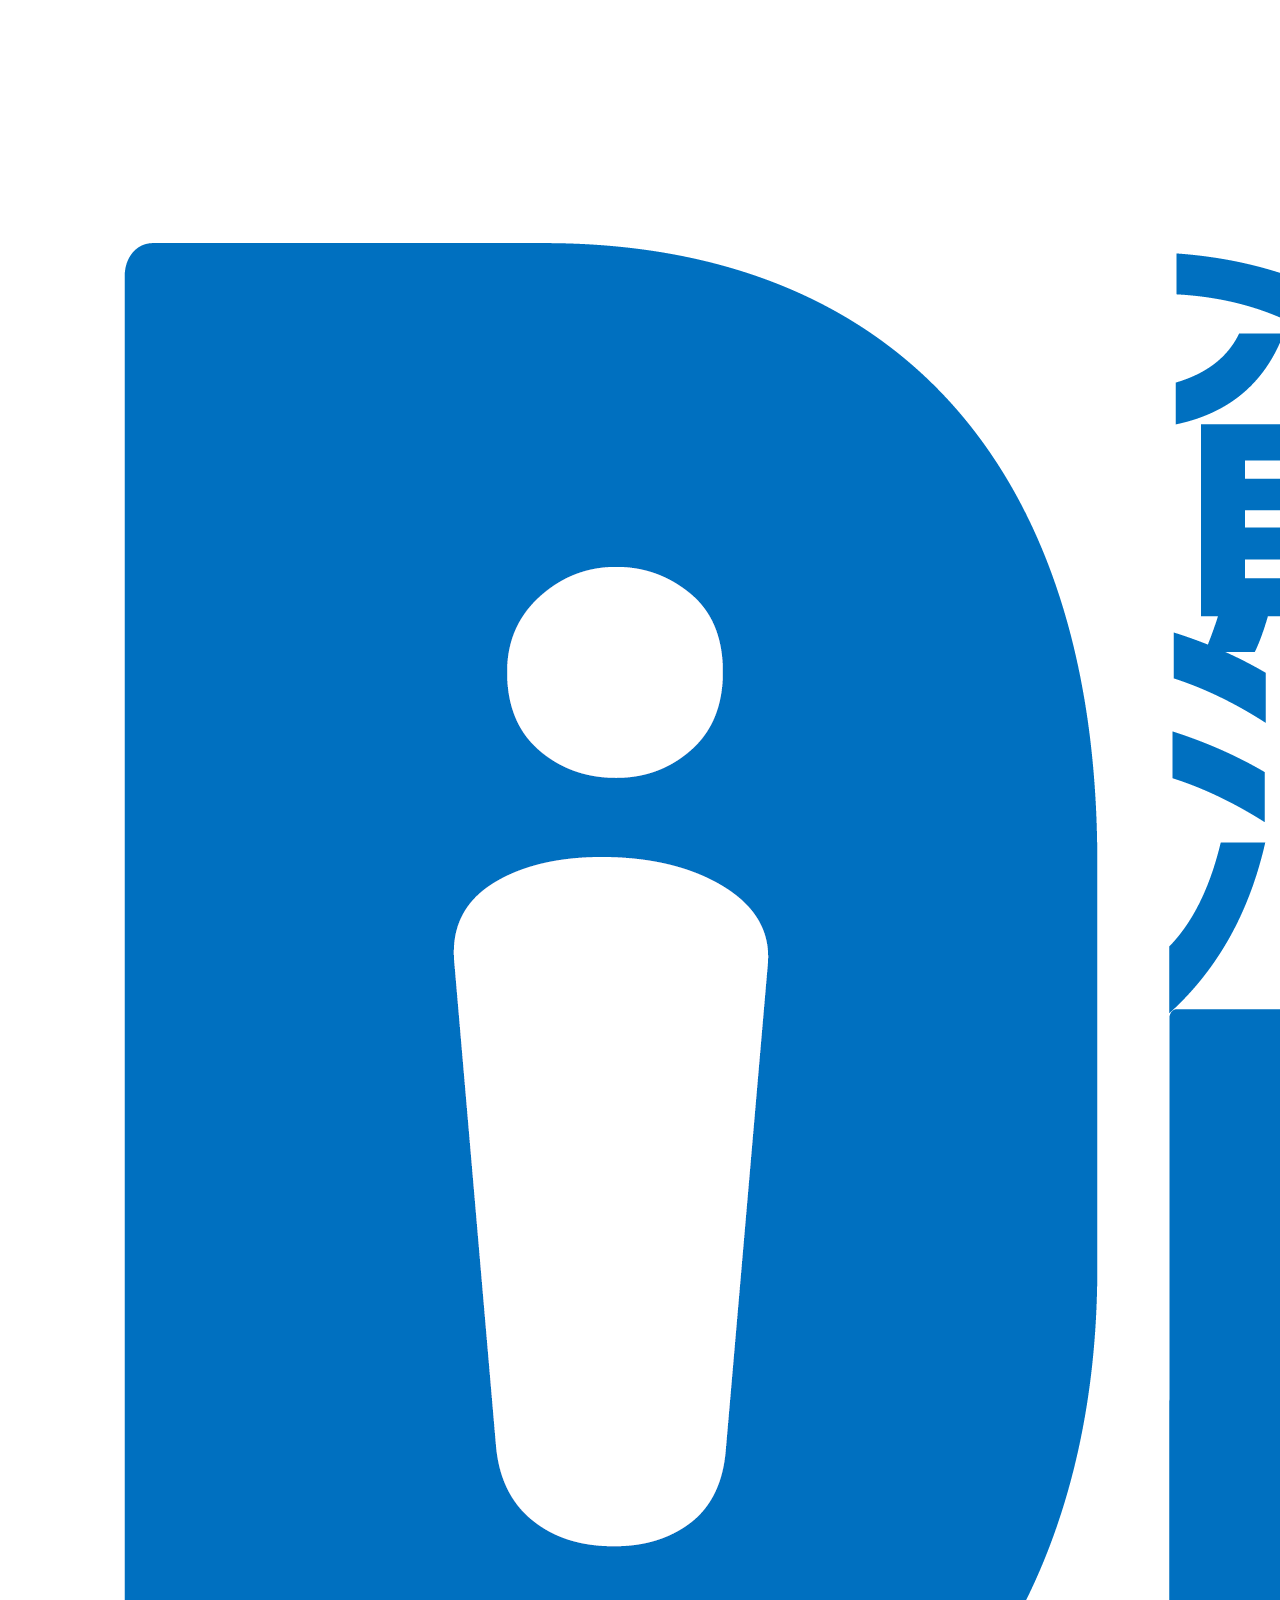
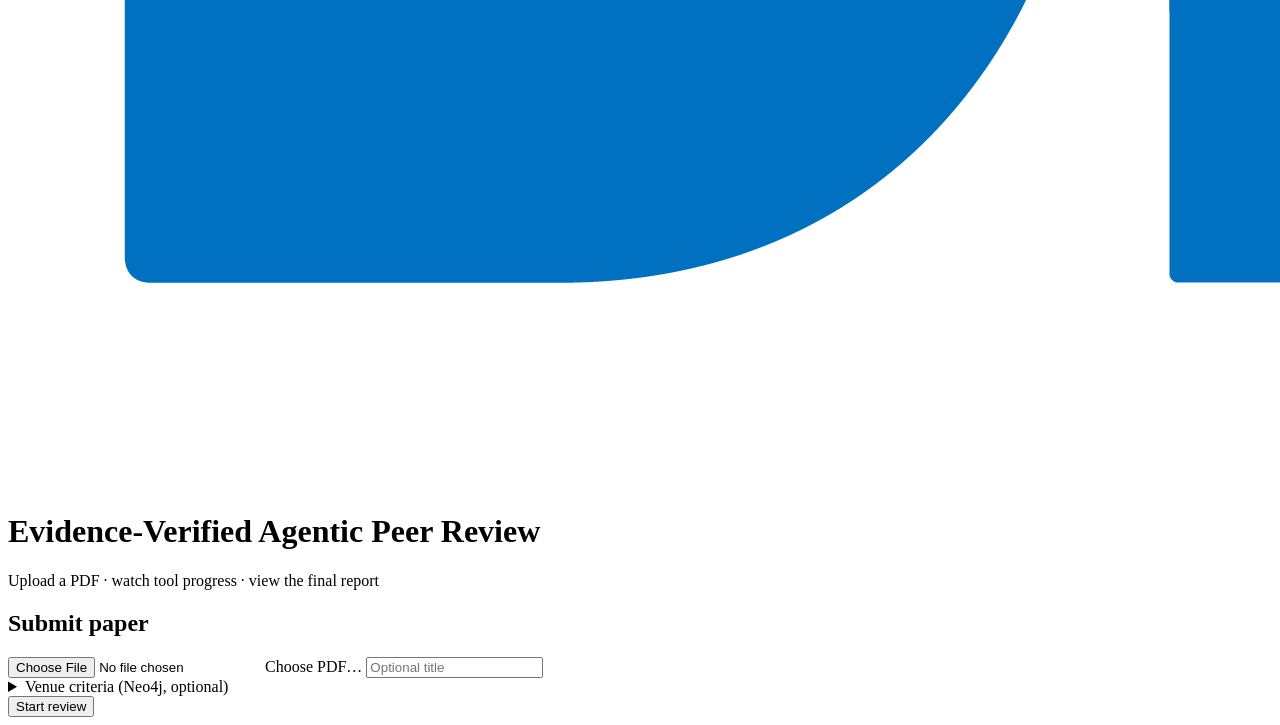
==== web/index.html @ 13751cd8 "Merge pull request #1 from nguyendang16/aiden fix neo4j problem" ====
<!DOCTYPE html>
<html lang="en">
  <head>
    <meta charset="UTF-8" />
    <meta name="viewport" content="width=device-width, initial-scale=1.0" />
    <title>Evidence-Verified Peer Review</title>
    <link rel="icon" href="/favicon.ico" type="image/png" />
    <link rel="stylesheet" href="/styles.css" />
  </head>
  <body>
    <header class="site-header">
      <img src="/logo.png" alt="Logo" class="logo" onerror="this.style.display='none'" />
      <div>
        <h1>Evidence-Verified Agentic Peer Review</h1>
        <p class="subtitle">Upload a PDF · watch tool progress · view the final report</p>
      </div>
    </header>

    <main class="layout">
      <section class="panel upload-panel">
        <h2>Submit paper</h2>
        <form id="upload-form">
          <label class="file-label">
            <input type="file" id="pdf-file" accept="application/pdf,.pdf" required />
            <span id="file-name">Choose PDF…</span>
          </label>
          <input type="text" id="title-input" placeholder="Optional title" />
          <details class="kg-options">
            <summary>Venue criteria (Neo4j, optional)</summary>
            <input type="text" id="review-venue" placeholder="Conference venue e.g. ICLR, NeurIPS" />
            <input type="text" id="review-journal" placeholder="Journal e.g. TWELF2026" />
            <input type="text" id="review-domain" placeholder="Domain e.g. Machine Learning" />
            <input type="text" id="review-article-type" placeholder="Article type e.g. full_paper" />
          </details>
          <button type="submit" id="submit-btn">Start review</button>
        </form>
        <p id="submit-error" class="error" hidden></p>
      </section>

      <section class="panel progress-panel" id="progress-panel" hidden>
        <h2>Progress</h2>
        <div class="status-row">
          <span class="status-badge" id="status-badge">queued</span>
          <span id="status-message"></span>
        </div>
        <div class="metrics">
          <span>Annotations: <strong id="annotation-count">0</strong></span>
          <span>Tool calls: <strong id="tool-calls">0</strong></span>
        </div>
        <ol id="tool-timeline" class="timeline"></ol>
      </section>

      <section class="panel result-panel" id="result-panel" hidden>
        <h2>Final report</h2>
        <div class="result-actions">
          <button type="button" id="tab-md" class="tab active">Markdown</button>
          <button type="button" id="tab-pdf" class="tab">PDF</button>
          <a id="download-pdf" class="link-btn" href="#" download hidden>Download PDF</a>
        </div>
        <article id="report-markdown" class="report-md"></article>
        <iframe id="report-pdf" class="report-pdf" hidden title="Final report PDF"></iframe>
        <p id="result-error" class="error" hidden></p>
      </section>
    </main>

    <script src="/app.js"></script>
  </body>
</html>
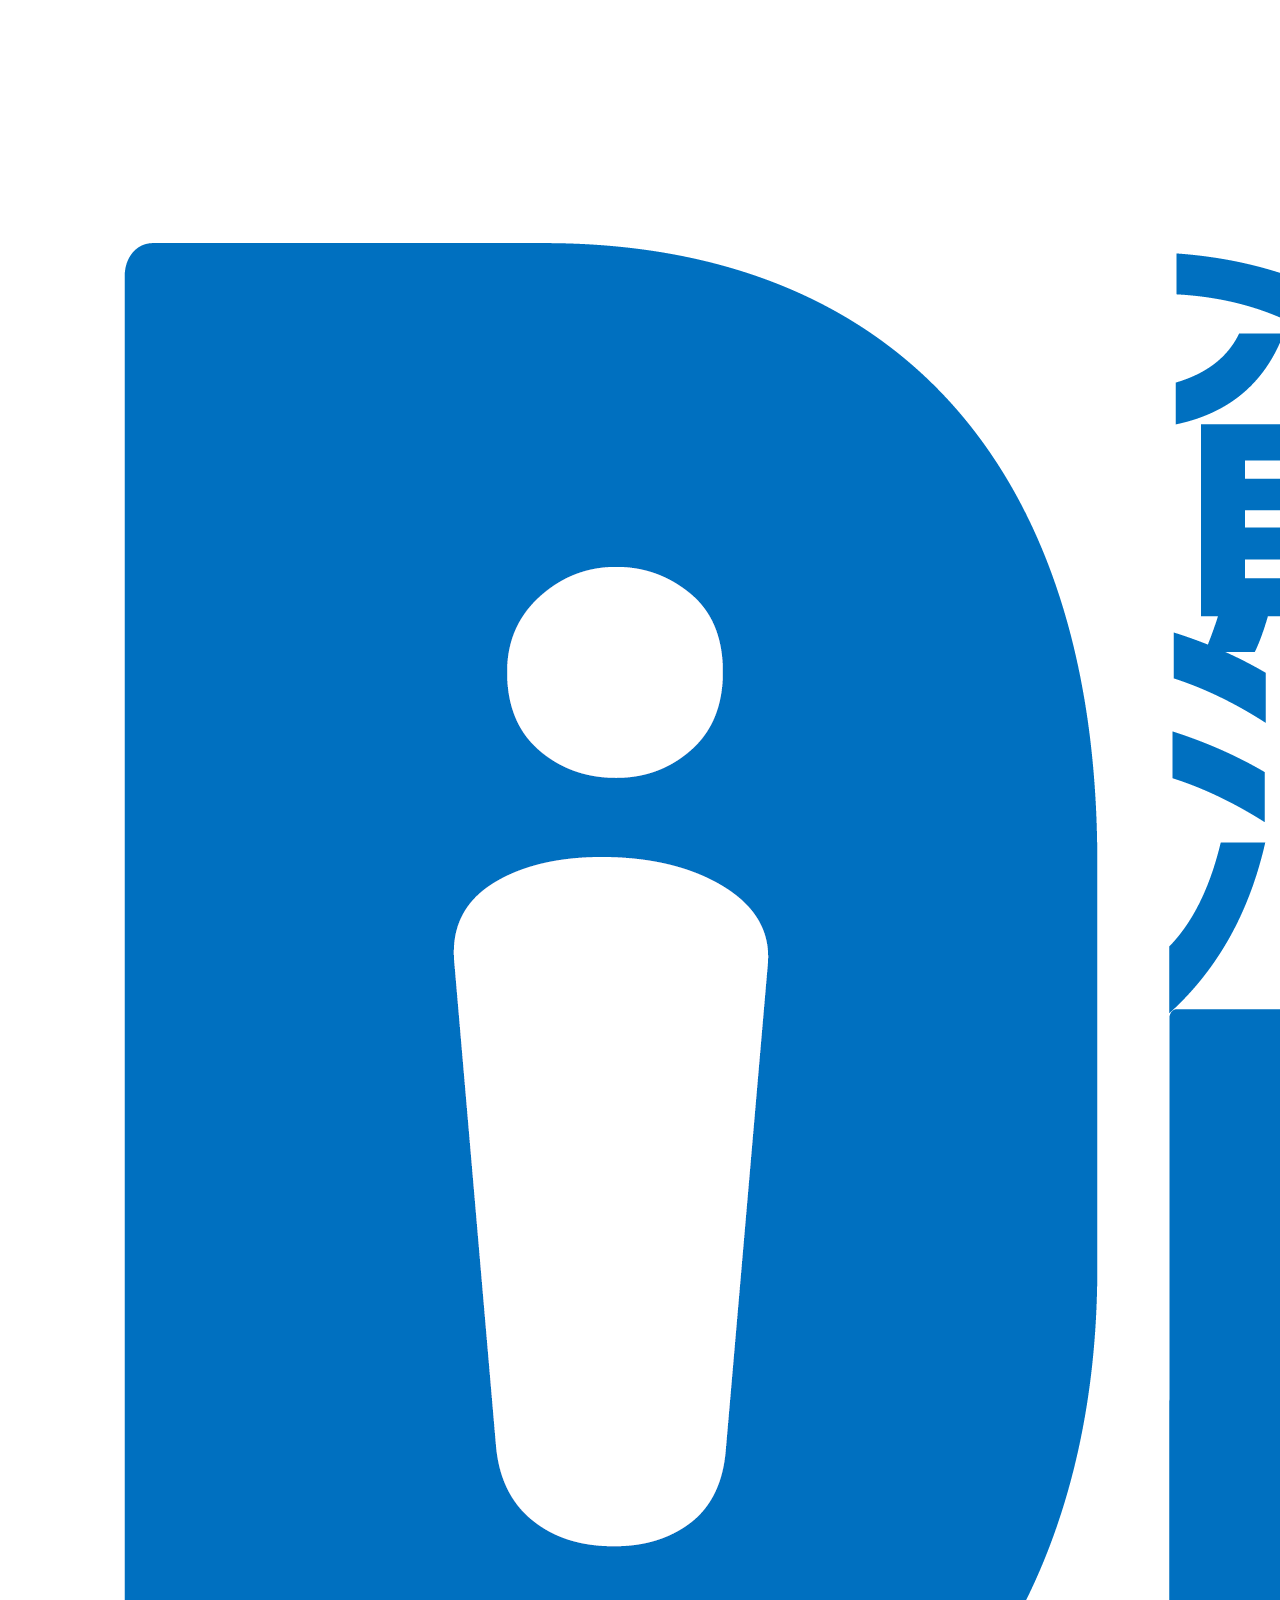
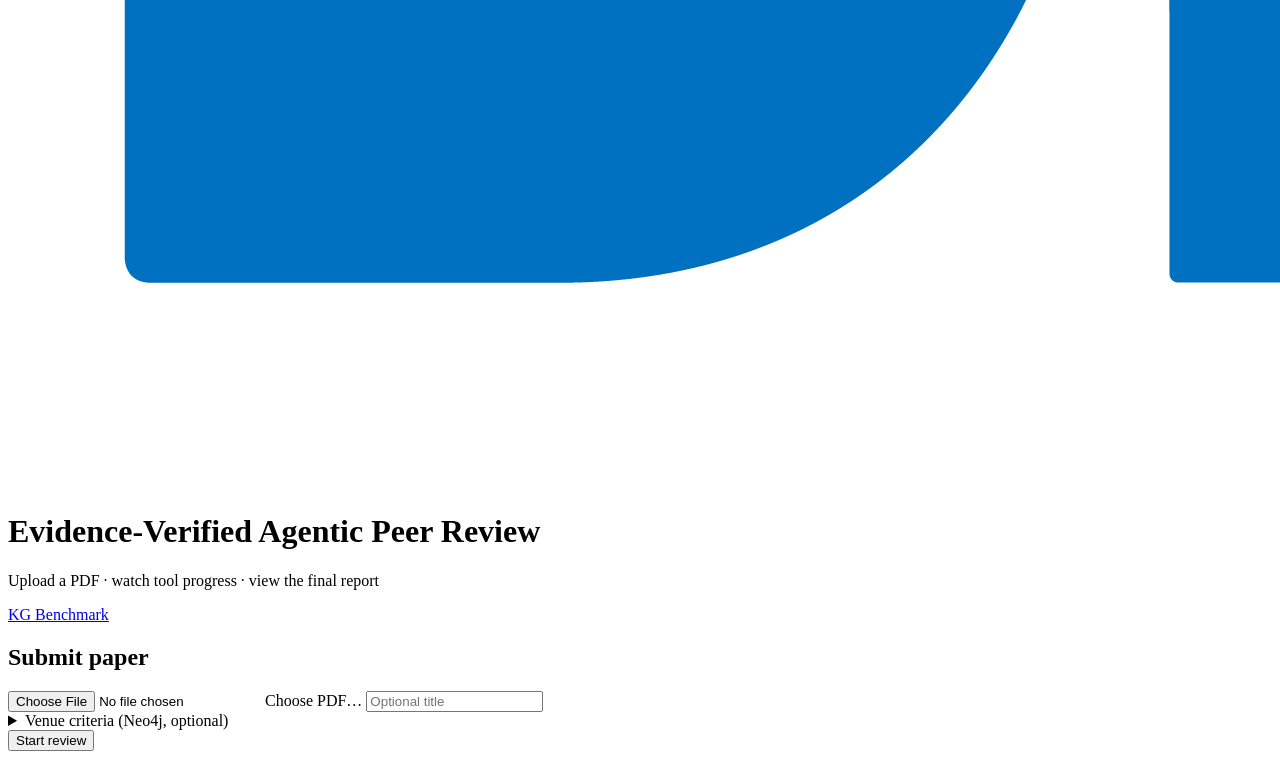
==== commit 92543aa4: "Merge branch 'main' into codex/local-run" ====
--- a/web/index.html
+++ b/web/index.html
@@ -14,6 +14,9 @@
         <h1>Evidence-Verified Agentic Peer Review</h1>
         <p class="subtitle">Upload a PDF · watch tool progress · view the final report</p>
       </div>
+      <nav class="site-nav" aria-label="Primary">
+        <a href="/benchmark.html">KG Benchmark</a>
+      </nav>
     </header>
 
     <main class="layout">
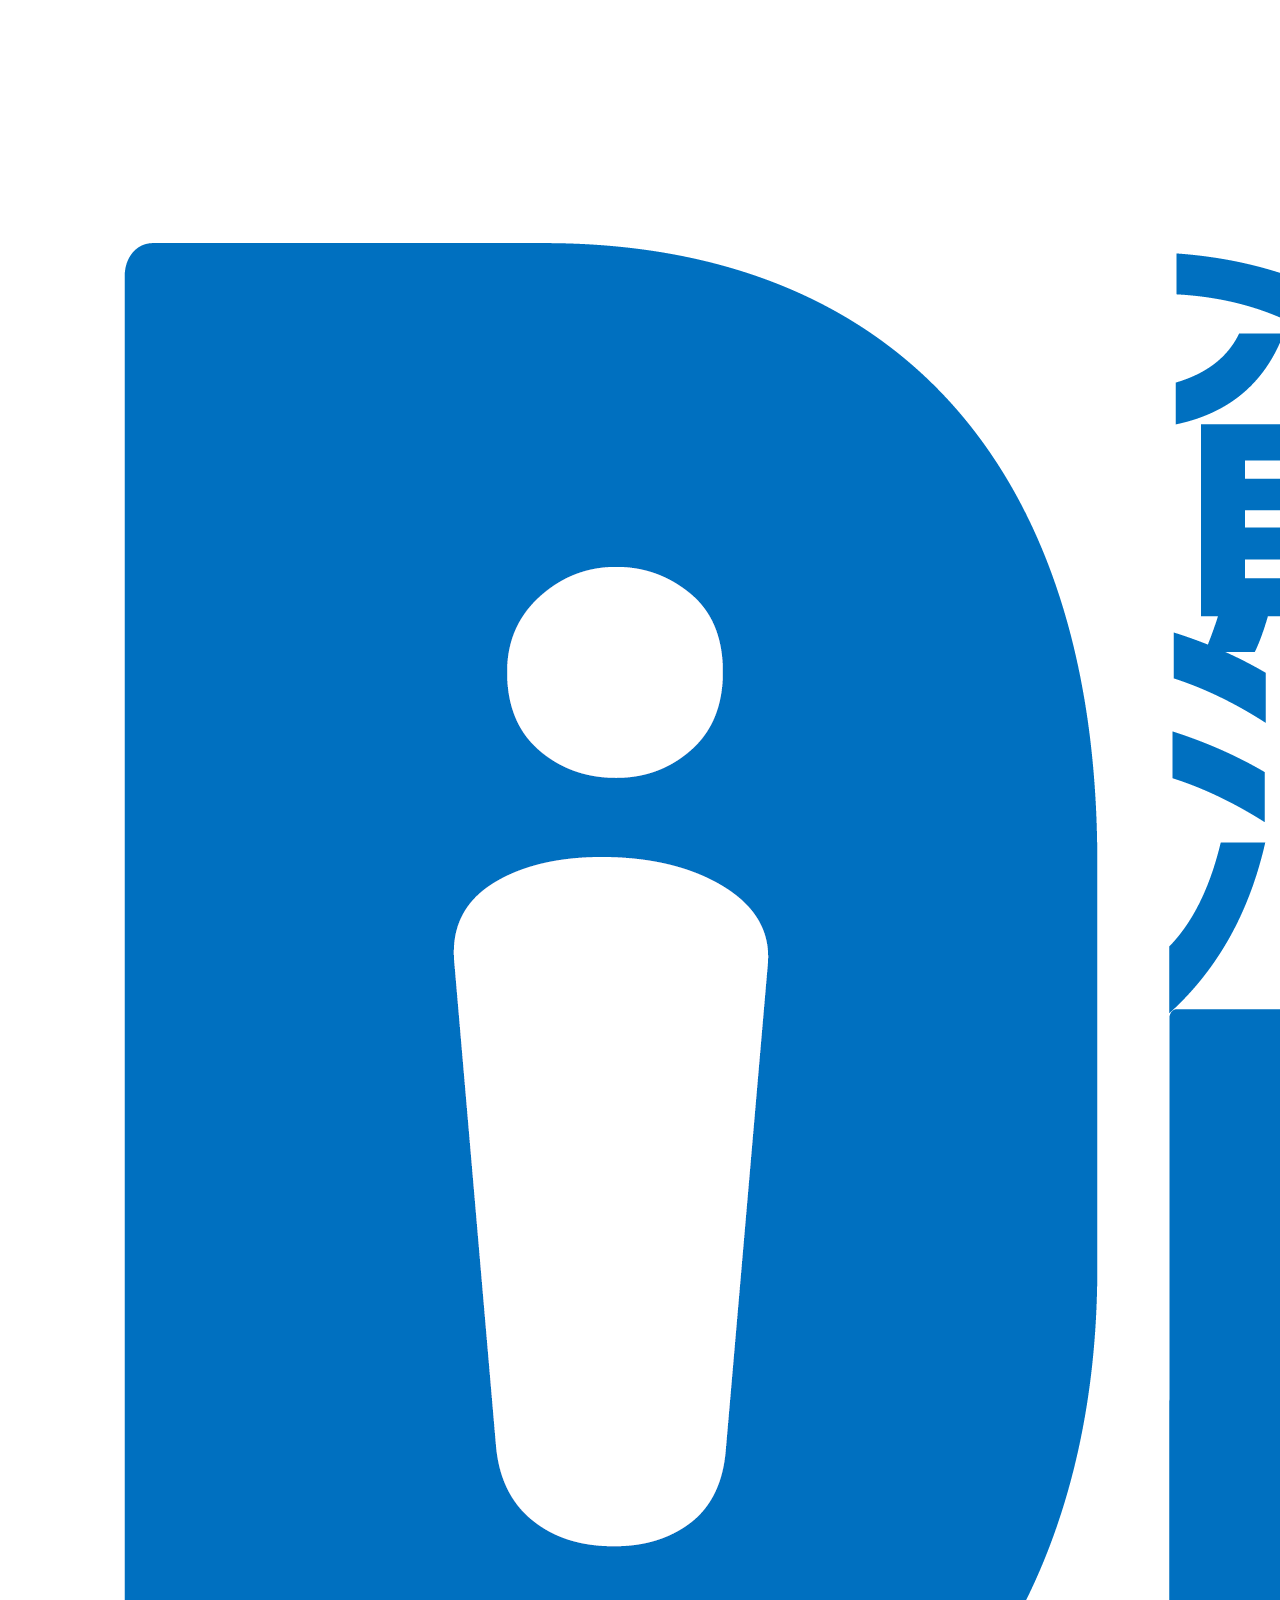
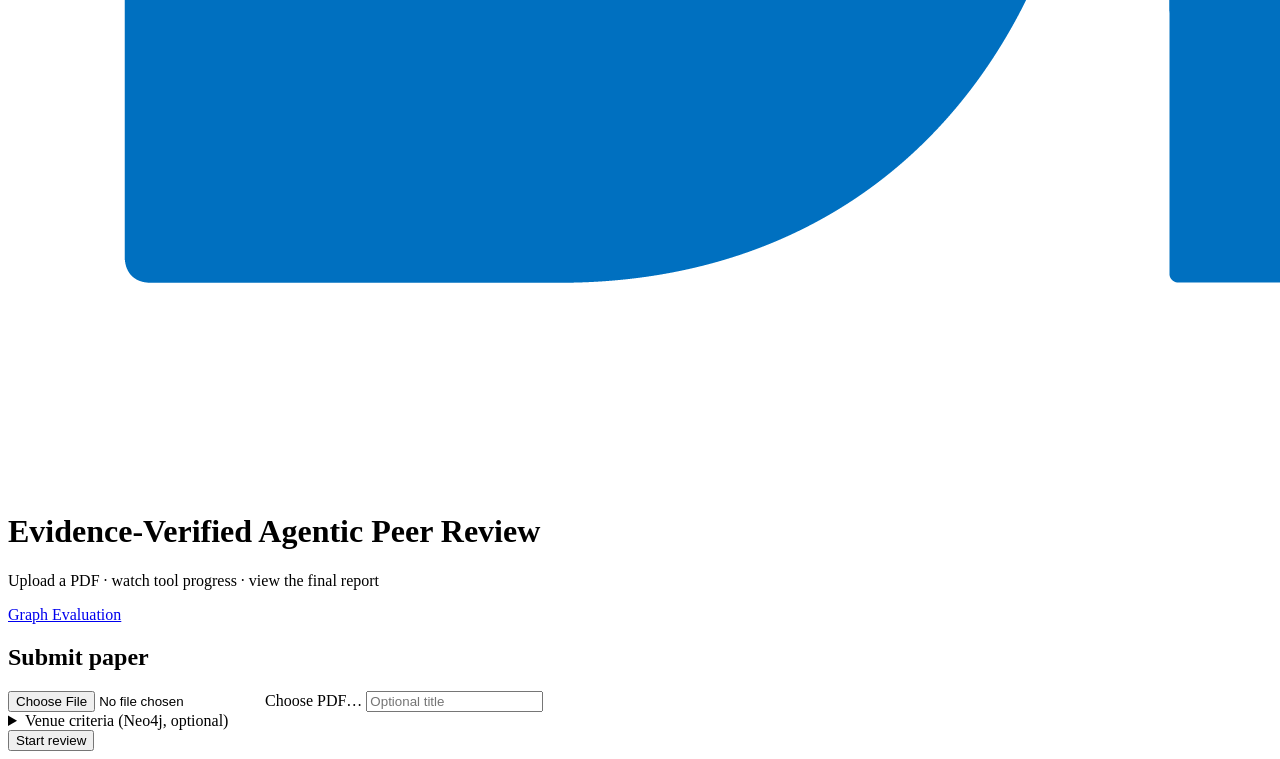
==== commit 400dcf51: "Rename benchmark graph evaluation page" ====
--- a/web/index.html
+++ b/web/index.html
@@ -15,7 +15,7 @@
         <p class="subtitle">Upload a PDF · watch tool progress · view the final report</p>
       </div>
       <nav class="site-nav" aria-label="Primary">
-        <a href="/benchmark.html">KG Benchmark</a>
+        <a href="/benchmark-graph-evaluation.html">Graph Evaluation</a>
       </nav>
     </header>
 
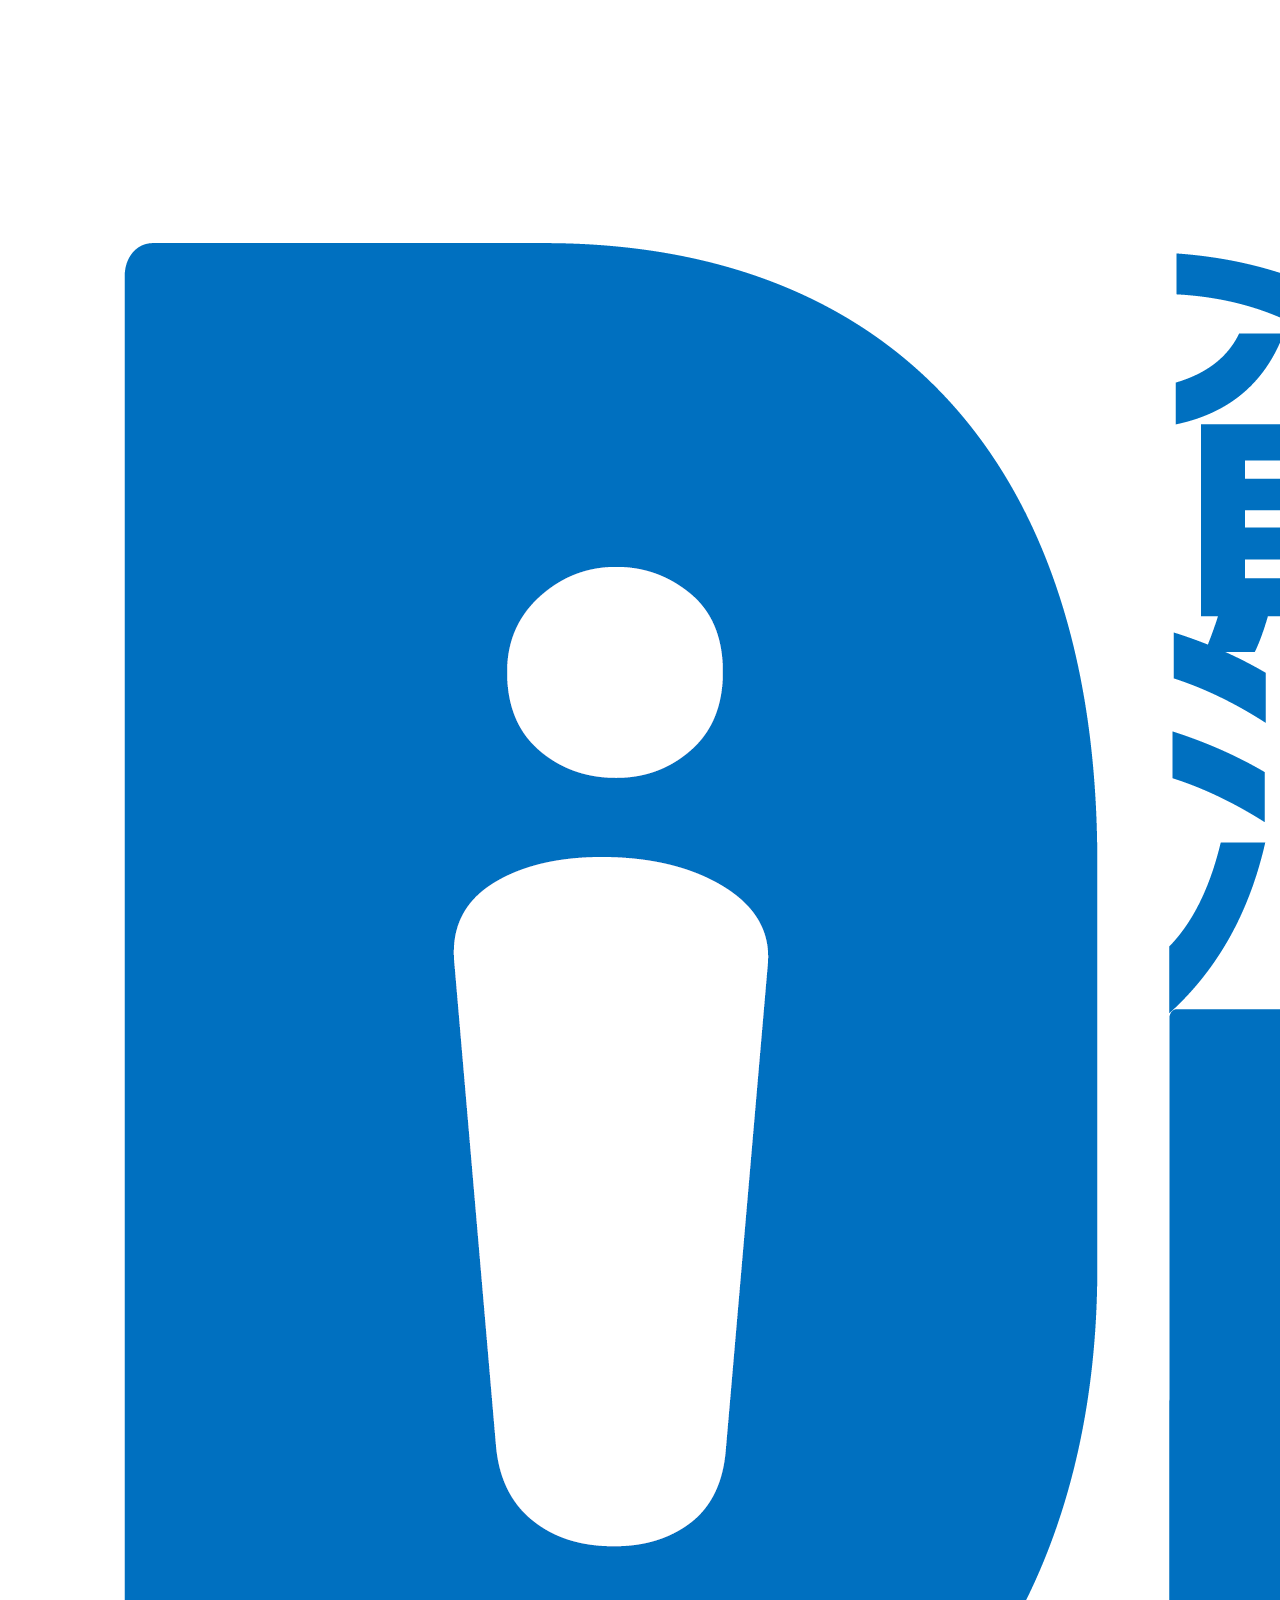
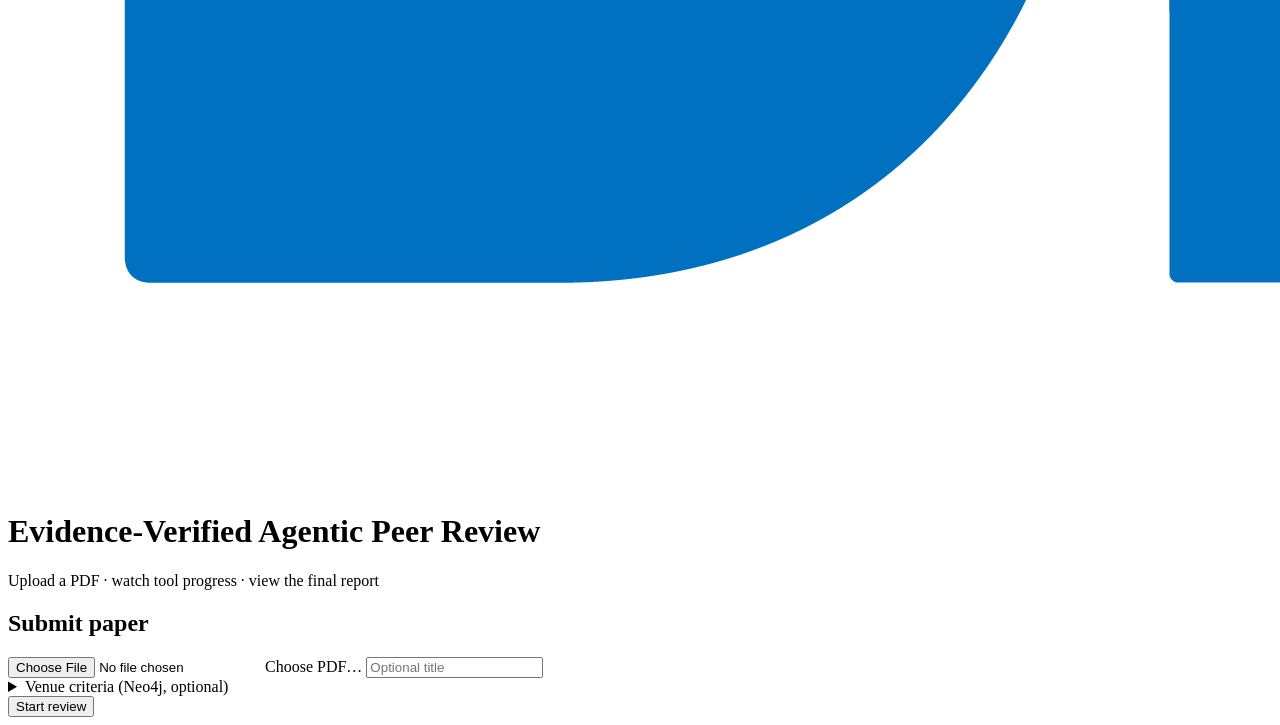
==== commit 444a8990: "Merge branch 'main' into jes-dev" ====
--- a/web/index.html
+++ b/web/index.html
@@ -14,9 +14,6 @@
         <h1>Evidence-Verified Agentic Peer Review</h1>
         <p class="subtitle">Upload a PDF · watch tool progress · view the final report</p>
       </div>
-      <nav class="site-nav" aria-label="Primary">
-        <a href="/benchmark-graph-evaluation.html">Graph Evaluation</a>
-      </nav>
     </header>
 
     <main class="layout">
@@ -59,10 +56,22 @@
           <button type="button" id="tab-md" class="tab active">Markdown</button>
           <button type="button" id="tab-pdf" class="tab">PDF</button>
           <a id="download-pdf" class="link-btn" href="#" download hidden>Download PDF</a>
+          <button type="button" id="evaluate-btn" class="link-btn" hidden>Run evaluation</button>
         </div>
         <article id="report-markdown" class="report-md"></article>
         <iframe id="report-pdf" class="report-pdf" hidden title="Final report PDF"></iframe>
         <p id="result-error" class="error" hidden></p>
+      </section>
+
+      <section class="panel eval-panel" id="eval-panel" hidden>
+        <h2>Tier 1 evaluation</h2>
+        <p class="eval-intro">Automatic process-validity metrics from job artifacts (reliability, OQI, grounding sample).</p>
+        <div id="eval-summary" class="eval-summary"></div>
+        <details id="eval-details" class="eval-details" hidden>
+          <summary>Detailed scores</summary>
+          <pre id="eval-json" class="eval-json"></pre>
+        </details>
+        <p id="eval-error" class="error" hidden></p>
       </section>
     </main>
 
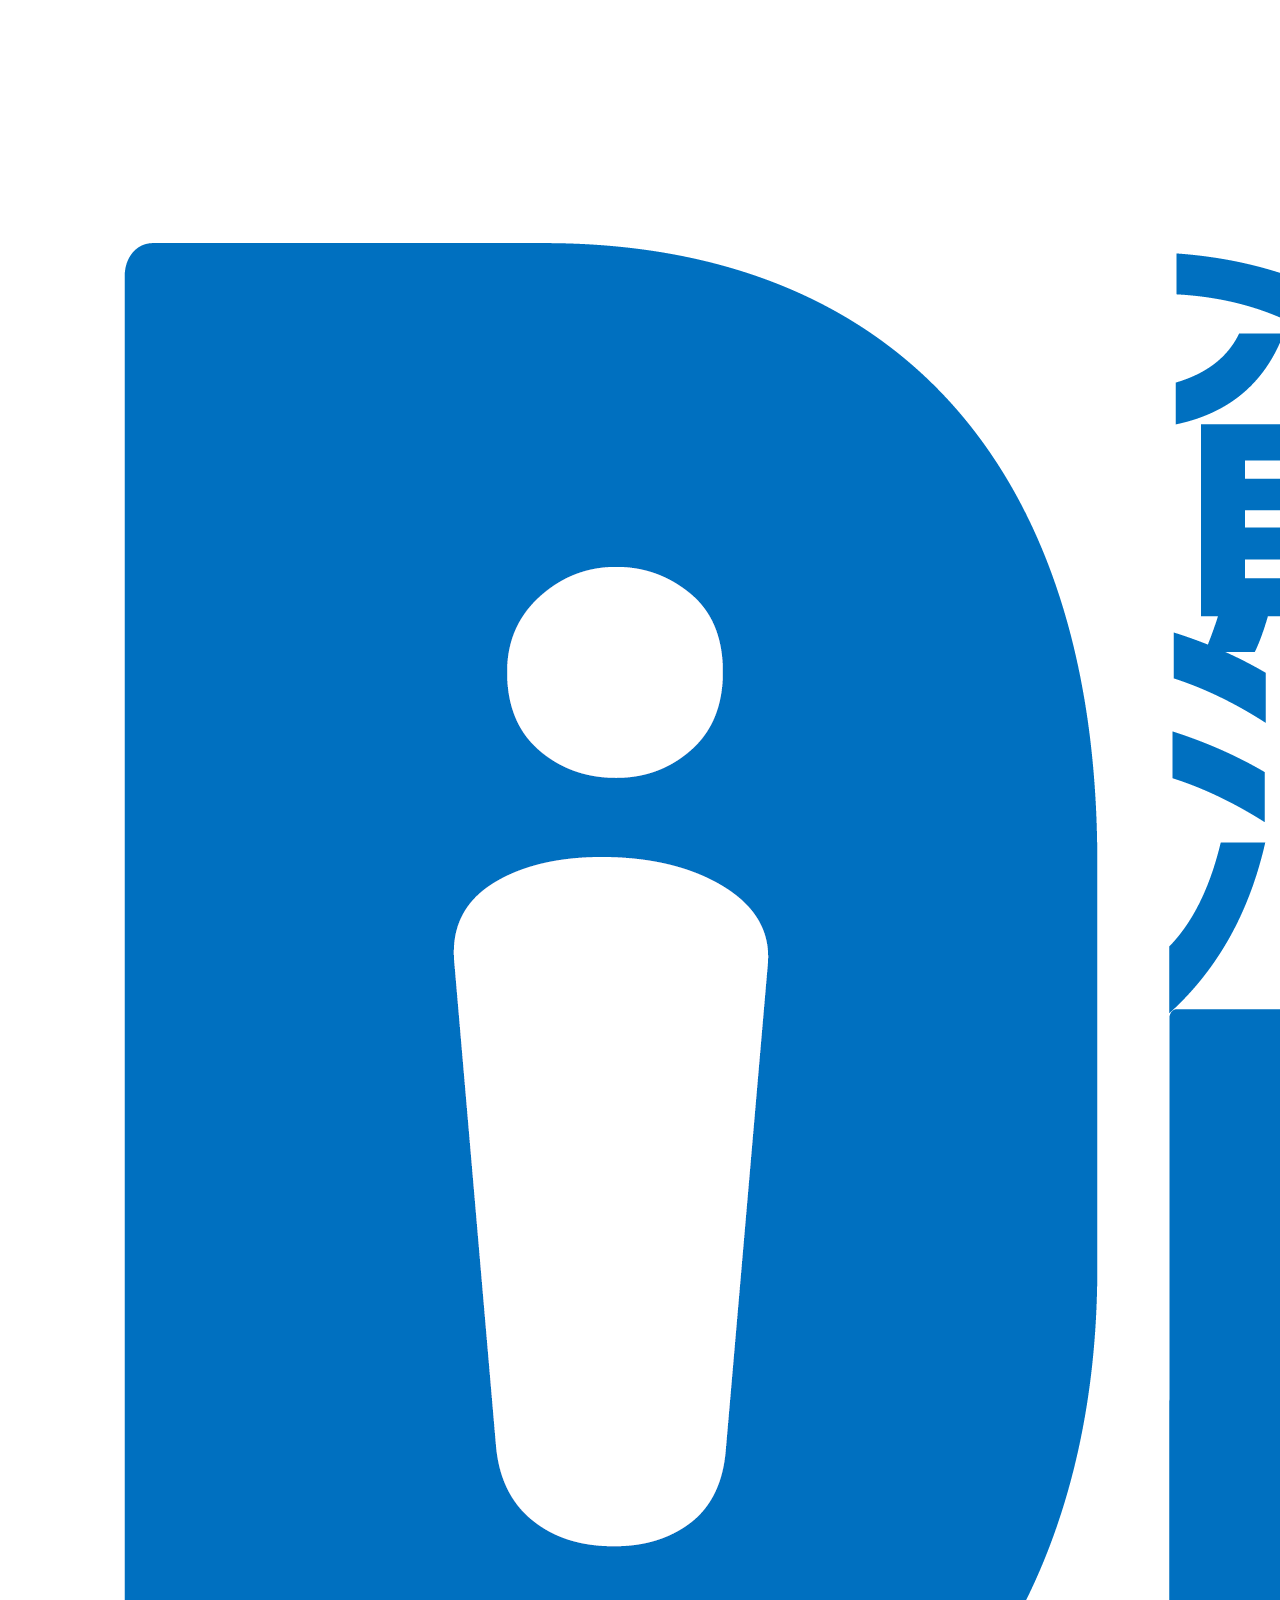
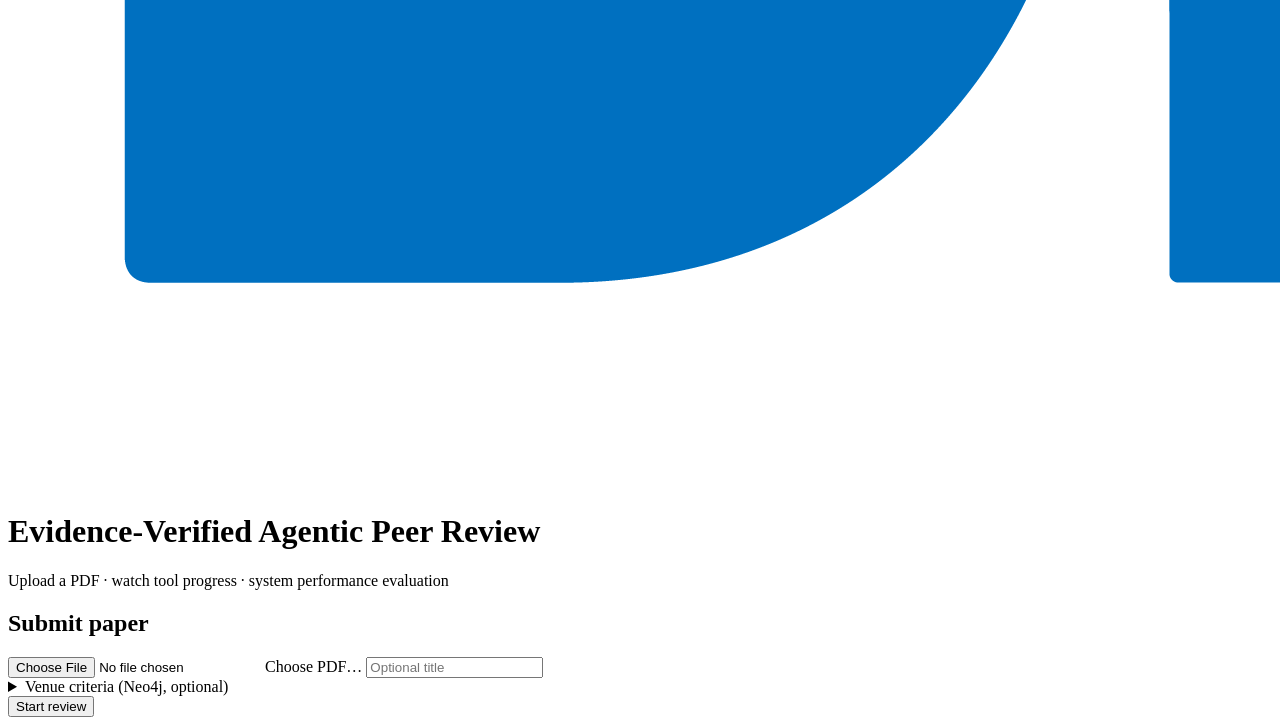
==== commit 10319d25: "cc" ====
--- a/web/index.html
+++ b/web/index.html
@@ -12,7 +12,7 @@
       <img src="/logo.png" alt="Logo" class="logo" onerror="this.style.display='none'" />
       <div>
         <h1>Evidence-Verified Agentic Peer Review</h1>
-        <p class="subtitle">Upload a PDF · watch tool progress · view the final report</p>
+        <p class="subtitle">Upload a PDF · watch tool progress · system performance evaluation</p>
       </div>
     </header>
 
@@ -50,25 +50,37 @@
         <ol id="tool-timeline" class="timeline"></ol>
       </section>
 
-      <section class="panel result-panel" id="result-panel" hidden>
-        <h2>Final report</h2>
-        <div class="result-actions">
-          <button type="button" id="tab-md" class="tab active">Markdown</button>
-          <button type="button" id="tab-pdf" class="tab">PDF</button>
-          <a id="download-pdf" class="link-btn" href="#" download hidden>Download PDF</a>
+      <section class="panel eval-panel" id="eval-panel" hidden>
+        <div class="eval-header">
+          <h2>System performance evaluation</h2>
           <button type="button" id="evaluate-btn" class="link-btn" hidden>Run evaluation</button>
         </div>
-        <article id="report-markdown" class="report-md"></article>
-        <iframe id="report-pdf" class="report-pdf" hidden title="Final report PDF"></iframe>
-        <p id="result-error" class="error" hidden></p>
-      </section>
-
-      <section class="panel eval-panel" id="eval-panel" hidden>
-        <h2>Tier 1 evaluation</h2>
-        <p class="eval-intro">Automatic process-validity metrics from job artifacts (reliability, OQI, grounding sample).</p>
+        <p class="eval-intro">
+          MINT–AgentBoard framework: system reliability, efficiency, and traceability only (not review quality).
+        </p>
+        <div id="eval-framework" class="eval-framework"></div>
+        <div id="eval-verdict" class="eval-verdict"></div>
         <div id="eval-summary" class="eval-summary"></div>
+        <div id="eval-checklist-wrap" class="eval-checklist-wrap" hidden>
+          <h3 class="eval-subheading">AgentBoard checklist</h3>
+          <table id="eval-checklist" class="eval-checklist">
+            <thead>
+              <tr>
+                <th>Check</th>
+                <th>Result</th>
+                <th>Source</th>
+                <th>Evidence</th>
+              </tr>
+            </thead>
+            <tbody id="eval-checklist-body"></tbody>
+          </table>
+        </div>
+        <details id="eval-oqi-details" class="eval-details" hidden>
+          <summary>Review quality (OQI — informational only, excluded from verdict)</summary>
+          <div id="eval-oqi" class="eval-oqi"></div>
+        </details>
         <details id="eval-details" class="eval-details" hidden>
-          <summary>Detailed scores</summary>
+          <summary>Full evaluation JSON</summary>
           <pre id="eval-json" class="eval-json"></pre>
         </details>
         <p id="eval-error" class="error" hidden></p>
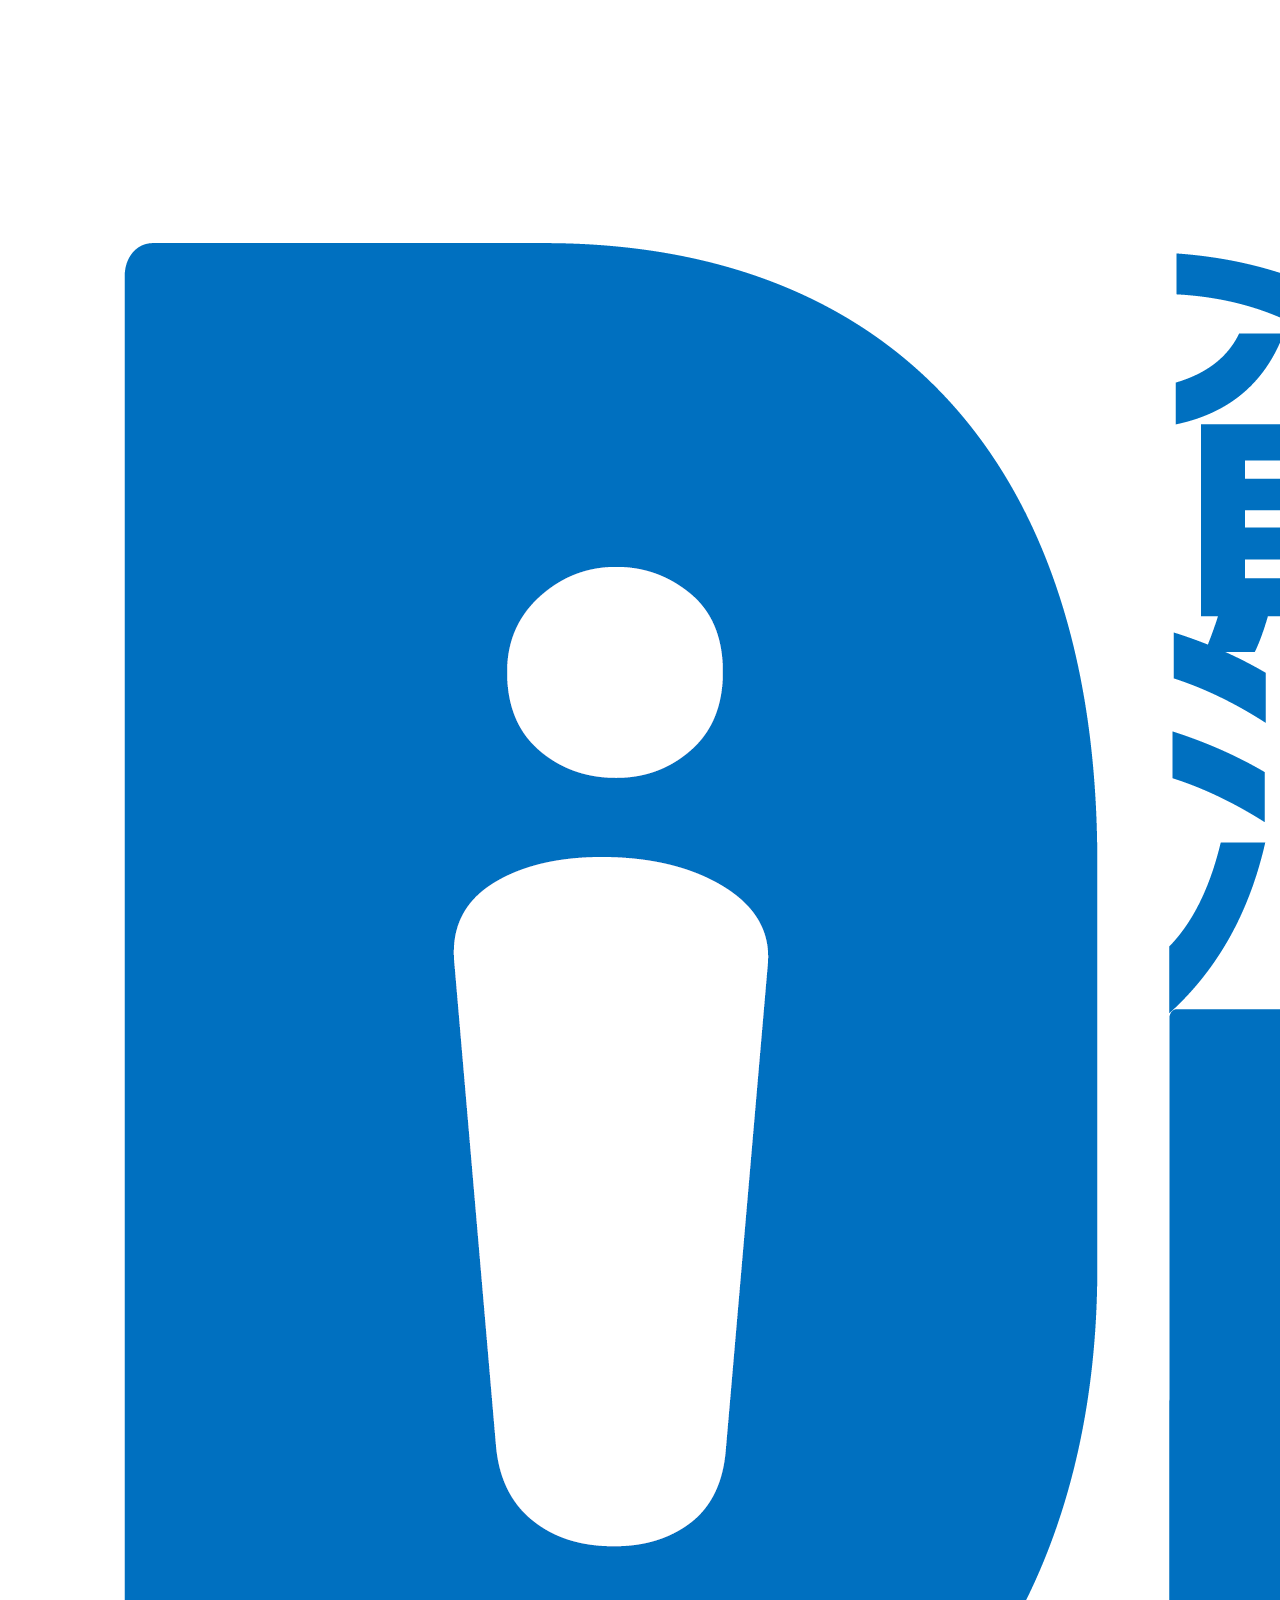
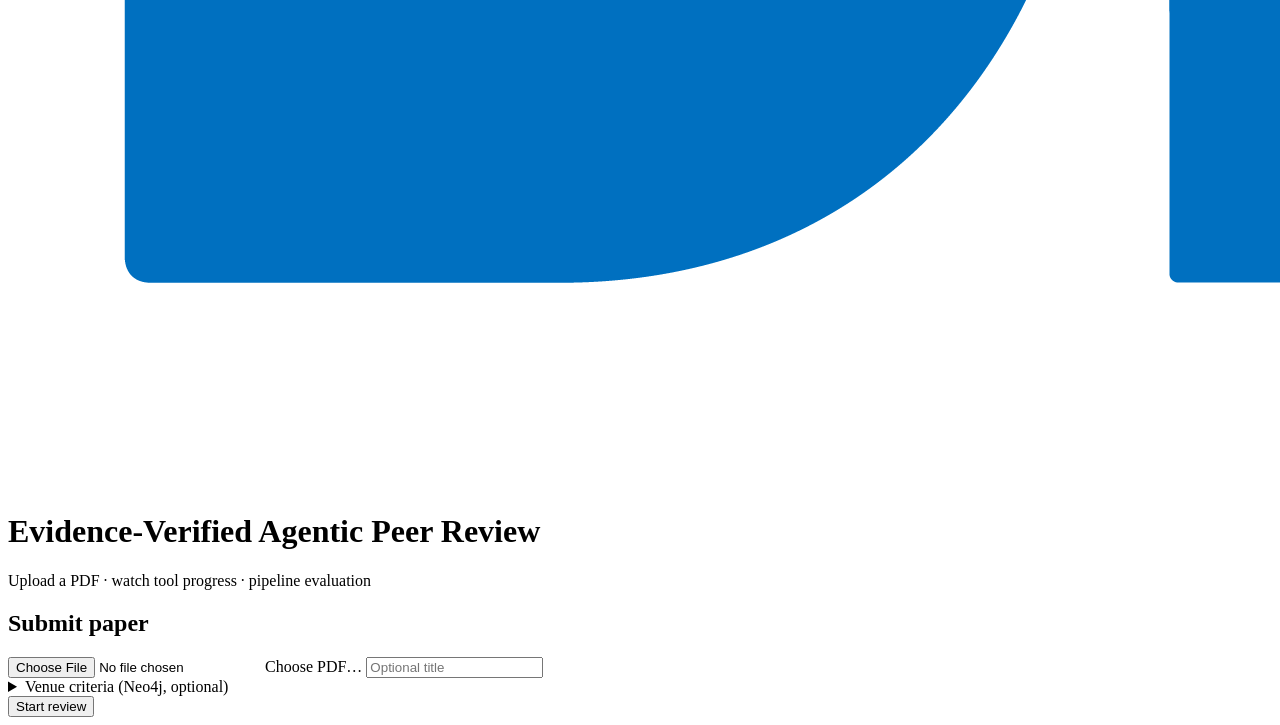
==== commit de9e754f: "cc" ====
--- a/web/index.html
+++ b/web/index.html
@@ -12,7 +12,7 @@
       <img src="/logo.png" alt="Logo" class="logo" onerror="this.style.display='none'" />
       <div>
         <h1>Evidence-Verified Agentic Peer Review</h1>
-        <p class="subtitle">Upload a PDF · watch tool progress · system performance evaluation</p>
+        <p class="subtitle">Upload a PDF · watch tool progress · pipeline evaluation</p>
       </div>
     </header>
 
@@ -52,33 +52,59 @@
 
       <section class="panel eval-panel" id="eval-panel" hidden>
         <div class="eval-header">
-          <h2>System performance evaluation</h2>
+          <h2>Pipeline evaluation</h2>
           <button type="button" id="evaluate-btn" class="link-btn" hidden>Run evaluation</button>
         </div>
         <p class="eval-intro">
-          MINT–AgentBoard framework: system reliability, efficiency, and traceability only (not review quality).
+          Demo checklist: verify the pipeline completes, deliverables exist, and highlights match parsed paper text (≥2/3 grounding). Not review quality.
         </p>
-        <div id="eval-framework" class="eval-framework"></div>
-        <div id="eval-verdict" class="eval-verdict"></div>
-        <div id="eval-summary" class="eval-summary"></div>
-        <div id="eval-checklist-wrap" class="eval-checklist-wrap" hidden>
-          <h3 class="eval-subheading">AgentBoard checklist</h3>
-          <table id="eval-checklist" class="eval-checklist">
+
+        <div id="eval-demo-verdict" class="eval-verdict"></div>
+        <div id="eval-demo-summary" class="eval-summary"></div>
+
+        <div id="eval-demo-checklist-wrap" class="eval-checklist-wrap" hidden>
+          <h3 class="eval-subheading">7 checks per job</h3>
+          <table id="eval-demo-checklist" class="eval-checklist">
             <thead>
               <tr>
                 <th>Check</th>
                 <th>Result</th>
-                <th>Source</th>
+                <th>Value</th>
                 <th>Evidence</th>
               </tr>
             </thead>
-            <tbody id="eval-checklist-body"></tbody>
+            <tbody id="eval-demo-checklist-body"></tbody>
           </table>
         </div>
+
+        <div id="eval-artifacts" class="eval-artifacts" hidden></div>
+
+        <details id="eval-system-details" class="eval-details" hidden>
+          <summary>MINT–AgentBoard system metrics (paper-grounded)</summary>
+          <div id="eval-framework" class="eval-framework"></div>
+          <div id="eval-system-verdict" class="eval-verdict"></div>
+          <div id="eval-summary" class="eval-summary"></div>
+          <div id="eval-checklist-wrap" class="eval-checklist-wrap" hidden>
+            <h3 class="eval-subheading">AgentBoard checklist</h3>
+            <table id="eval-checklist" class="eval-checklist">
+              <thead>
+                <tr>
+                  <th>Check</th>
+                  <th>Result</th>
+                  <th>Source</th>
+                  <th>Evidence</th>
+                </tr>
+              </thead>
+              <tbody id="eval-checklist-body"></tbody>
+            </table>
+          </div>
+        </details>
+
         <details id="eval-oqi-details" class="eval-details" hidden>
-          <summary>Review quality (OQI — informational only, excluded from verdict)</summary>
+          <summary>Review quality proxy (OQI — optional, excluded from demo verdict)</summary>
           <div id="eval-oqi" class="eval-oqi"></div>
         </details>
+
         <details id="eval-details" class="eval-details" hidden>
           <summary>Full evaluation JSON</summary>
           <pre id="eval-json" class="eval-json"></pre>
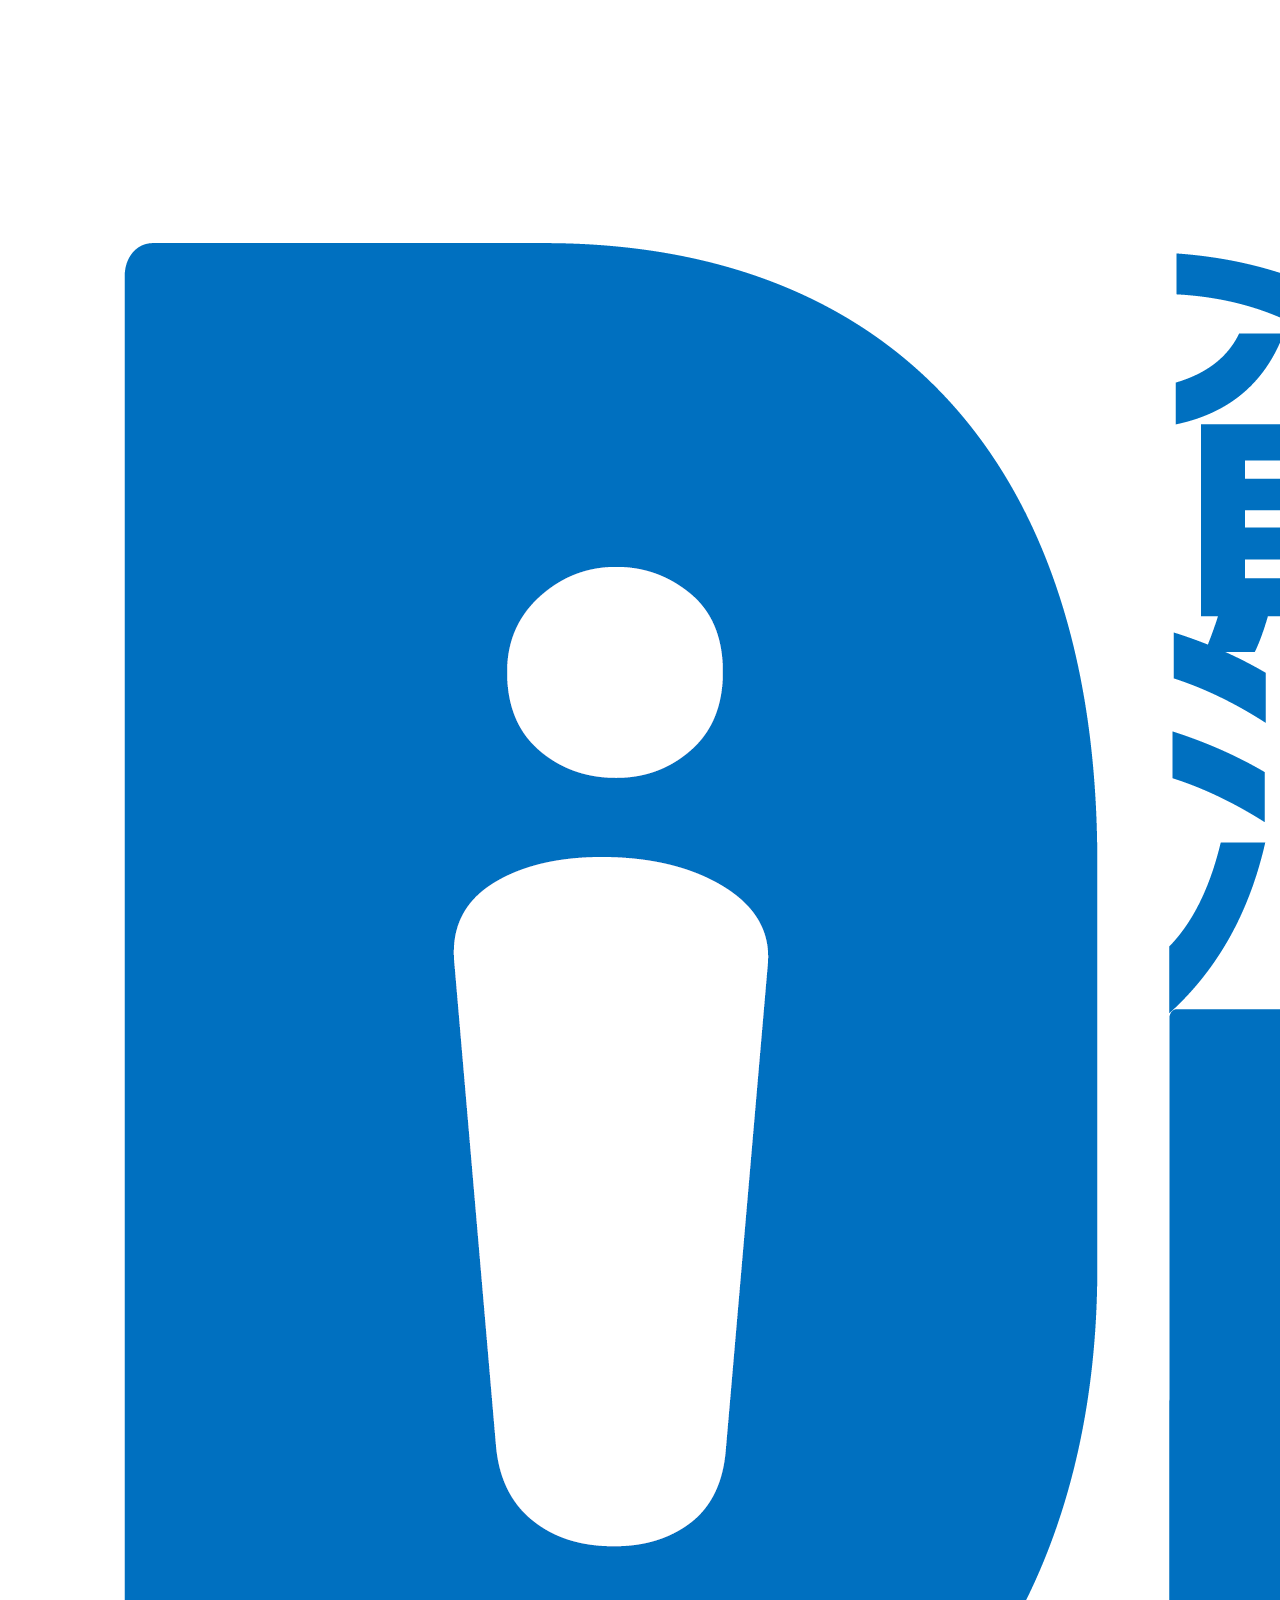
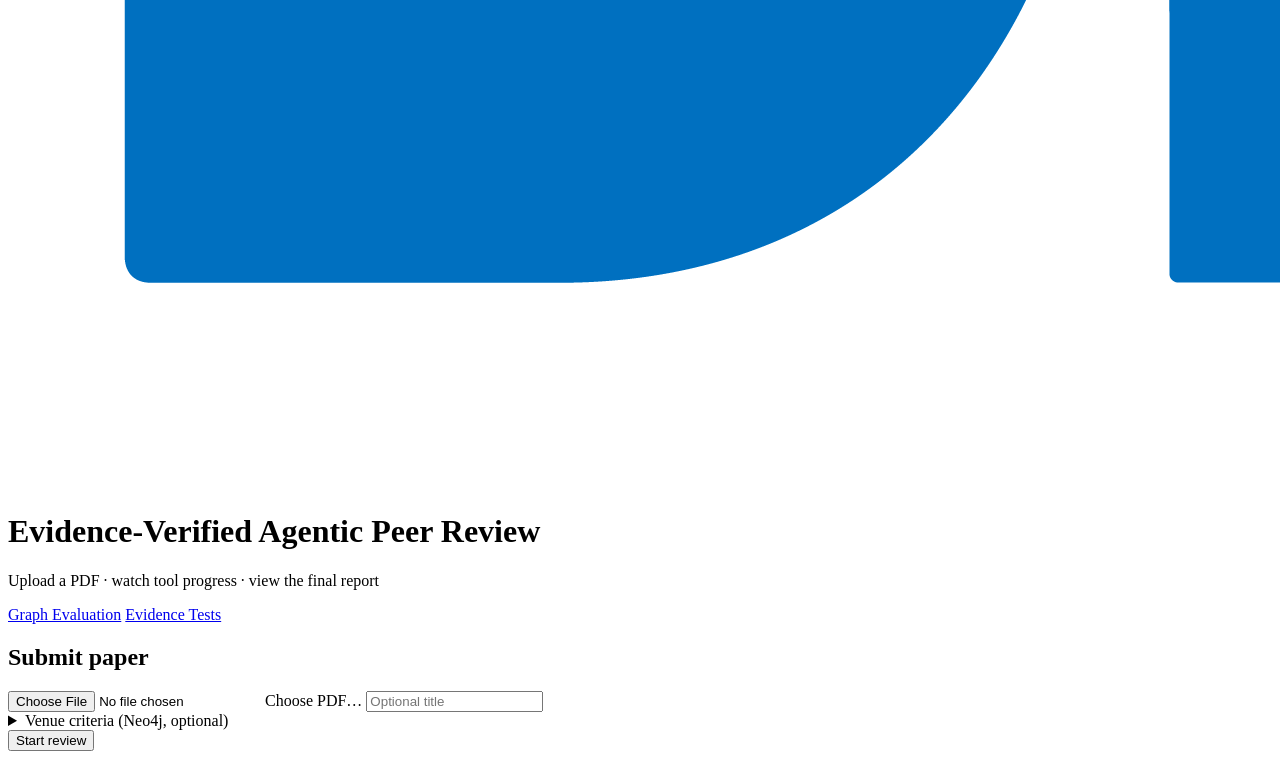
==== commit 41661420: "Add KG evidence behavior benchmark page" ====
--- a/web/index.html
+++ b/web/index.html
@@ -12,8 +12,12 @@
       <img src="/logo.png" alt="Logo" class="logo" onerror="this.style.display='none'" />
       <div>
         <h1>Evidence-Verified Agentic Peer Review</h1>
-        <p class="subtitle">Upload a PDF · watch tool progress · pipeline evaluation</p>
+        <p class="subtitle">Upload a PDF · watch tool progress · view the final report</p>
       </div>
+      <nav class="site-nav" aria-label="Primary">
+        <a href="/benchmark-graph-evaluation.html">Graph Evaluation</a>
+        <a href="/kg-evidence-tests.html">Evidence Tests</a>
+      </nav>
     </header>
 
     <main class="layout">
@@ -50,66 +54,16 @@
         <ol id="tool-timeline" class="timeline"></ol>
       </section>
 
-      <section class="panel eval-panel" id="eval-panel" hidden>
-        <div class="eval-header">
-          <h2>Pipeline evaluation</h2>
-          <button type="button" id="evaluate-btn" class="link-btn" hidden>Run evaluation</button>
+      <section class="panel result-panel" id="result-panel" hidden>
+        <h2>Final report</h2>
+        <div class="result-actions">
+          <button type="button" id="tab-md" class="tab active">Markdown</button>
+          <button type="button" id="tab-pdf" class="tab">PDF</button>
+          <a id="download-pdf" class="link-btn" href="#" download hidden>Download PDF</a>
         </div>
-        <p class="eval-intro">
-          Demo checklist: verify the pipeline completes, deliverables exist, and highlights match parsed paper text (≥2/3 grounding). Not review quality.
-        </p>
-
-        <div id="eval-demo-verdict" class="eval-verdict"></div>
-        <div id="eval-demo-summary" class="eval-summary"></div>
-
-        <div id="eval-demo-checklist-wrap" class="eval-checklist-wrap" hidden>
-          <h3 class="eval-subheading">7 checks per job</h3>
-          <table id="eval-demo-checklist" class="eval-checklist">
-            <thead>
-              <tr>
-                <th>Check</th>
-                <th>Result</th>
-                <th>Value</th>
-                <th>Evidence</th>
-              </tr>
-            </thead>
-            <tbody id="eval-demo-checklist-body"></tbody>
-          </table>
-        </div>
-
-        <div id="eval-artifacts" class="eval-artifacts" hidden></div>
-
-        <details id="eval-system-details" class="eval-details" hidden>
-          <summary>MINT–AgentBoard system metrics (paper-grounded)</summary>
-          <div id="eval-framework" class="eval-framework"></div>
-          <div id="eval-system-verdict" class="eval-verdict"></div>
-          <div id="eval-summary" class="eval-summary"></div>
-          <div id="eval-checklist-wrap" class="eval-checklist-wrap" hidden>
-            <h3 class="eval-subheading">AgentBoard checklist</h3>
-            <table id="eval-checklist" class="eval-checklist">
-              <thead>
-                <tr>
-                  <th>Check</th>
-                  <th>Result</th>
-                  <th>Source</th>
-                  <th>Evidence</th>
-                </tr>
-              </thead>
-              <tbody id="eval-checklist-body"></tbody>
-            </table>
-          </div>
-        </details>
-
-        <details id="eval-oqi-details" class="eval-details" hidden>
-          <summary>Review quality proxy (OQI — optional, excluded from demo verdict)</summary>
-          <div id="eval-oqi" class="eval-oqi"></div>
-        </details>
-
-        <details id="eval-details" class="eval-details" hidden>
-          <summary>Full evaluation JSON</summary>
-          <pre id="eval-json" class="eval-json"></pre>
-        </details>
-        <p id="eval-error" class="error" hidden></p>
+        <article id="report-markdown" class="report-md"></article>
+        <iframe id="report-pdf" class="report-pdf" hidden title="Final report PDF"></iframe>
+        <p id="result-error" class="error" hidden></p>
       </section>
     </main>
 
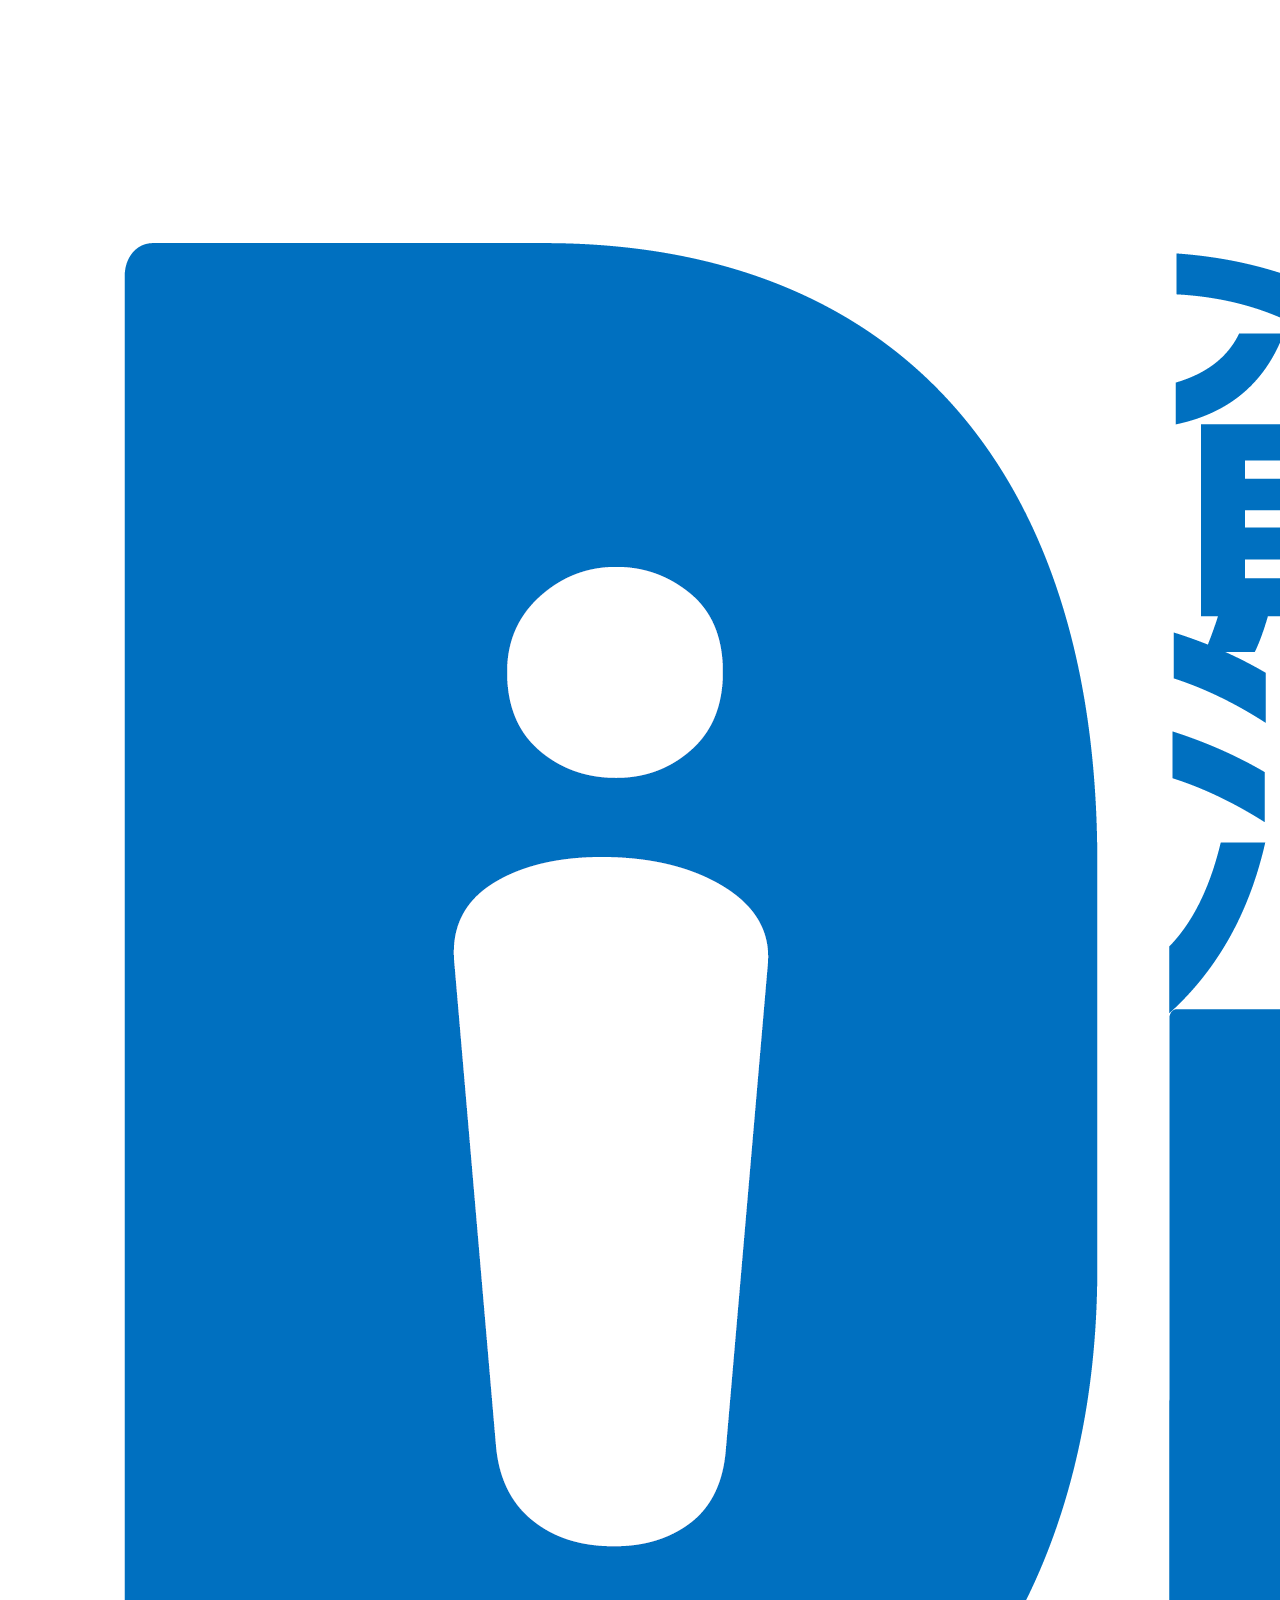
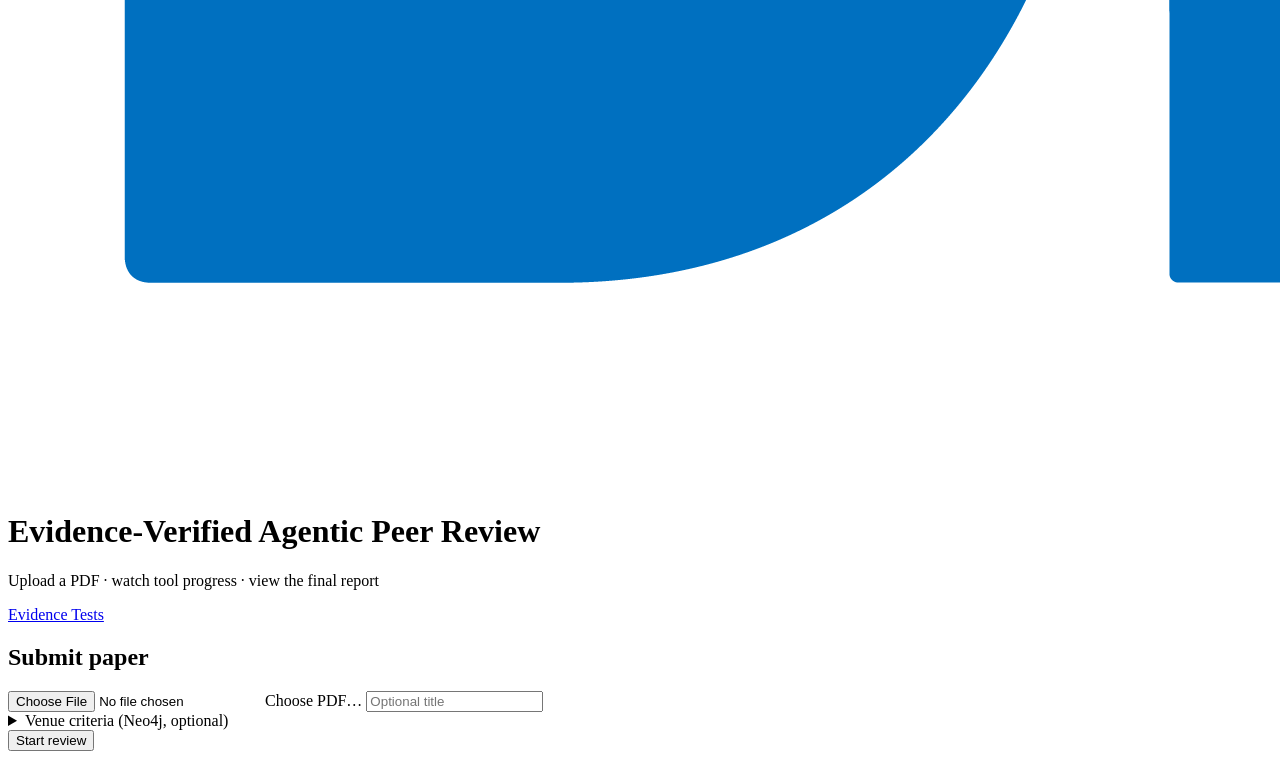
==== commit e52f200b: "Remove graph evaluation page" ====
--- a/web/index.html
+++ b/web/index.html
@@ -15,7 +15,6 @@
         <p class="subtitle">Upload a PDF · watch tool progress · view the final report</p>
       </div>
       <nav class="site-nav" aria-label="Primary">
-        <a href="/benchmark-graph-evaluation.html">Graph Evaluation</a>
         <a href="/kg-evidence-tests.html">Evidence Tests</a>
       </nav>
     </header>
